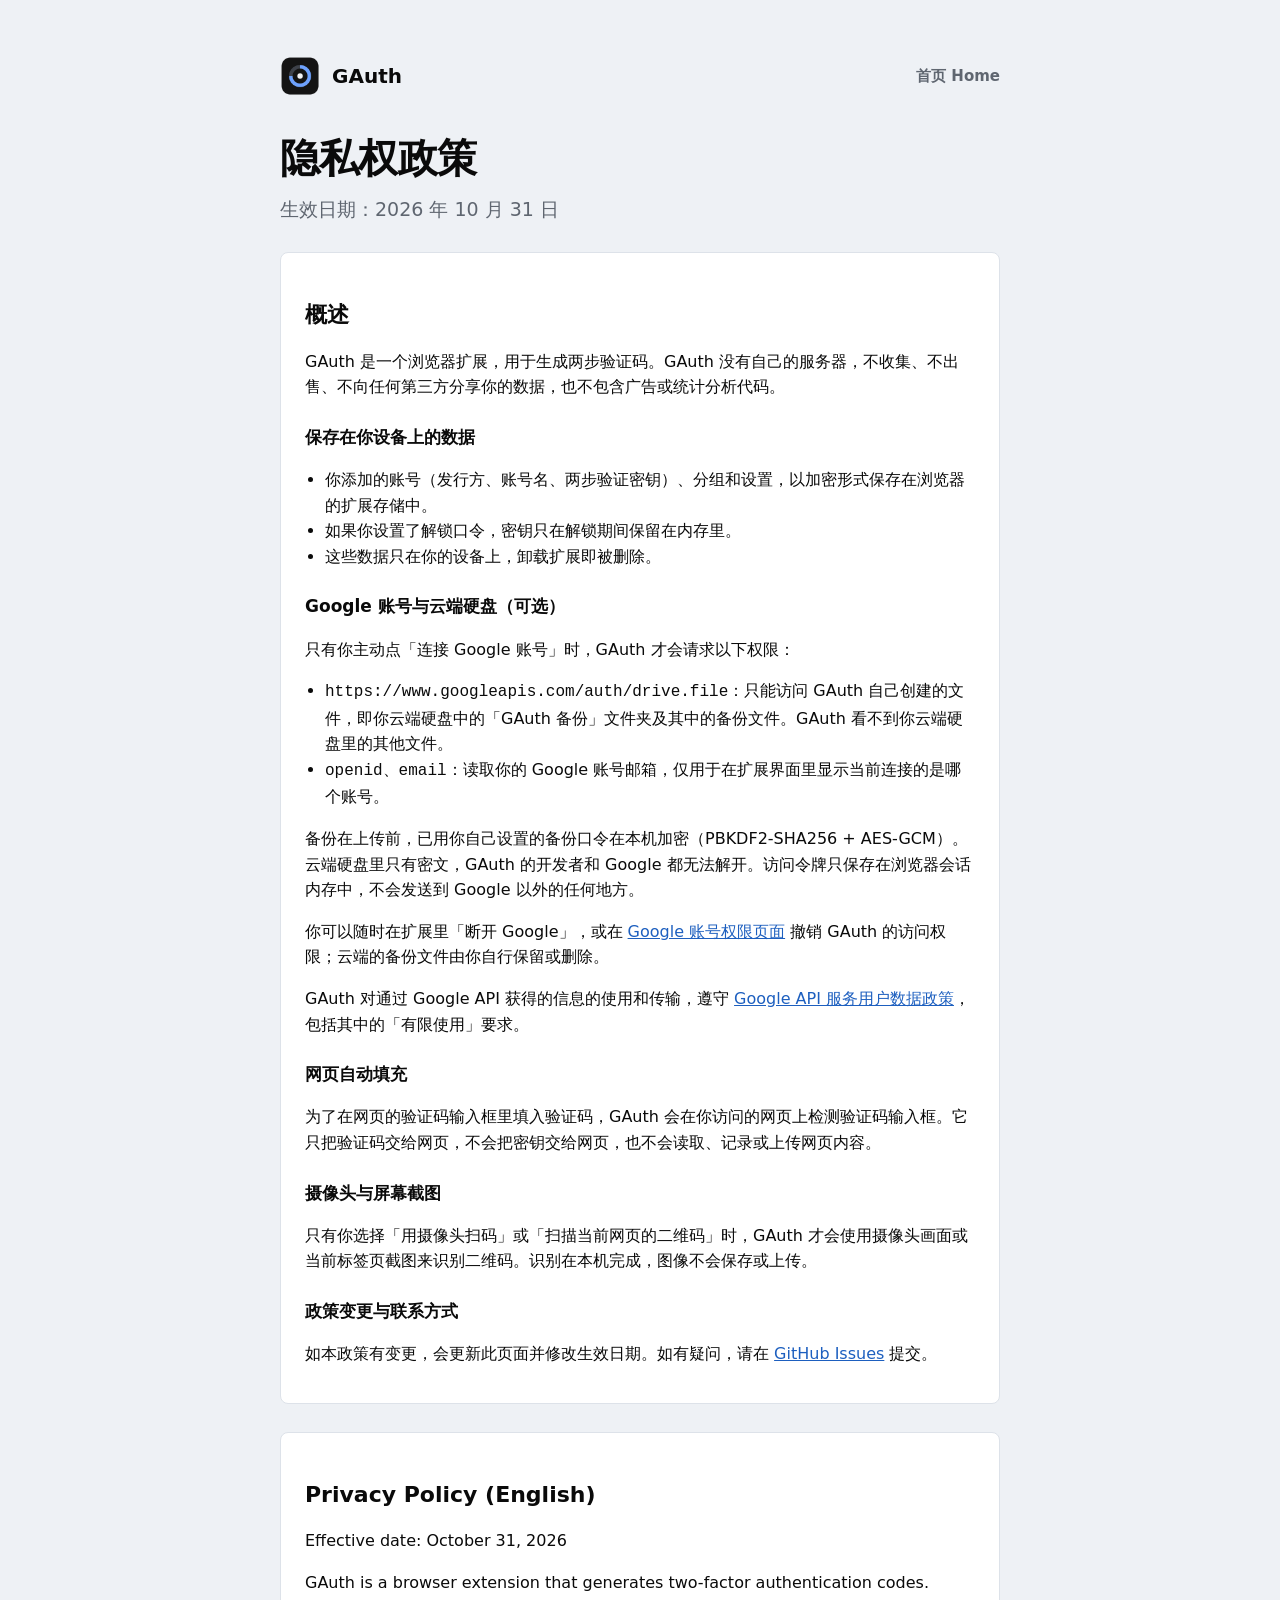
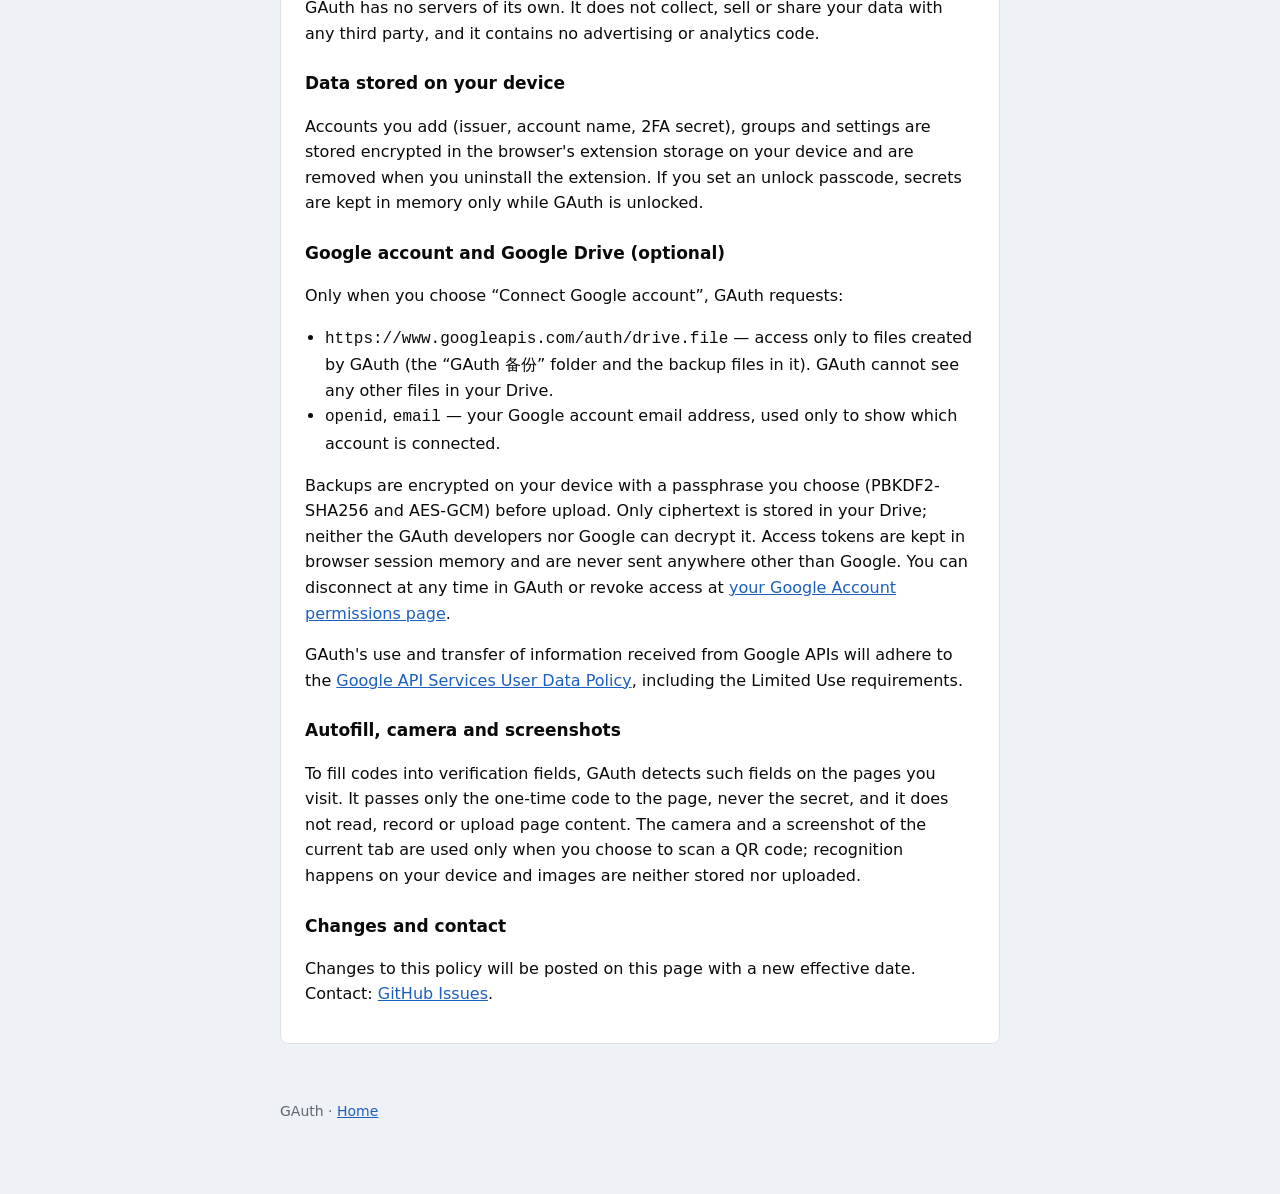
==== privacy.html @ 224d7278 "GAuth 首页与隐私权政策" ====
<!doctype html>
<html lang="zh-CN">
<head>
<meta charset="utf-8">
<meta name="viewport" content="width=device-width, initial-scale=1">
<title>隐私权政策 · GAuth</title>
<link rel="icon" href="logo.png">
<link rel="stylesheet" href="style.css">
</head>
<body>
<main>
  <header><img src="logo.png" alt=""><a href="./">GAuth</a><nav><a href="./">首页 Home</a></nav></header>

  <h1>隐私权政策</h1>
  <p class="lead">生效日期：2026 年 10 月 31 日</p>

  <section class="card">
    <h2>概述</h2>
    <p>GAuth 是一个浏览器扩展，用于生成两步验证码。GAuth 没有自己的服务器，不收集、不出售、不向任何第三方分享你的数据，也不包含广告或统计分析代码。</p>

    <h3>保存在你设备上的数据</h3>
    <ul>
      <li>你添加的账号（发行方、账号名、两步验证密钥）、分组和设置，以加密形式保存在浏览器的扩展存储中。</li>
      <li>如果你设置了解锁口令，密钥只在解锁期间保留在内存里。</li>
      <li>这些数据只在你的设备上，卸载扩展即被删除。</li>
    </ul>

    <h3>Google 账号与云端硬盘（可选）</h3>
    <p>只有你主动点「连接 Google 账号」时，GAuth 才会请求以下权限：</p>
    <ul>
      <li><code>https://www.googleapis.com/auth/drive.file</code>：只能访问 GAuth 自己创建的文件，即你云端硬盘中的「GAuth 备份」文件夹及其中的备份文件。GAuth 看不到你云端硬盘里的其他文件。</li>
      <li><code>openid</code>、<code>email</code>：读取你的 Google 账号邮箱，仅用于在扩展界面里显示当前连接的是哪个账号。</li>
    </ul>
    <p>备份在上传前，已用你自己设置的备份口令在本机加密（PBKDF2-SHA256 + AES-GCM）。云端硬盘里只有密文，GAuth 的开发者和 Google 都无法解开。访问令牌只保存在浏览器会话内存中，不会发送到 Google 以外的任何地方。</p>
    <p>你可以随时在扩展里「断开 Google」，或在 <a href="https://myaccount.google.com/permissions">Google 账号权限页面</a> 撤销 GAuth 的访问权限；云端的备份文件由你自行保留或删除。</p>
    <p>GAuth 对通过 Google API 获得的信息的使用和传输，遵守 <a href="https://developers.google.com/terms/api-services-user-data-policy">Google API 服务用户数据政策</a>，包括其中的「有限使用」要求。</p>

    <h3>网页自动填充</h3>
    <p>为了在网页的验证码输入框里填入验证码，GAuth 会在你访问的网页上检测验证码输入框。它只把验证码交给网页，不会把密钥交给网页，也不会读取、记录或上传网页内容。</p>

    <h3>摄像头与屏幕截图</h3>
    <p>只有你选择「用摄像头扫码」或「扫描当前网页的二维码」时，GAuth 才会使用摄像头画面或当前标签页截图来识别二维码。识别在本机完成，图像不会保存或上传。</p>

    <h3>政策变更与联系方式</h3>
    <p>如本政策有变更，会更新此页面并修改生效日期。如有疑问，请在 <a href="https://github.com/baowangxiangmu111-create/GAuth/issues">GitHub Issues</a> 提交。</p>
  </section>

  <section class="card" lang="en">
    <h2>Privacy Policy (English)</h2>
    <p>Effective date: October 31, 2026</p>
    <p>GAuth is a browser extension that generates two-factor authentication codes. GAuth has no servers of its own. It does not collect, sell or share your data with any third party, and it contains no advertising or analytics code.</p>
    <h3>Data stored on your device</h3>
    <p>Accounts you add (issuer, account name, 2FA secret), groups and settings are stored encrypted in the browser's extension storage on your device and are removed when you uninstall the extension. If you set an unlock passcode, secrets are kept in memory only while GAuth is unlocked.</p>
    <h3>Google account and Google Drive (optional)</h3>
    <p>Only when you choose “Connect Google account”, GAuth requests:</p>
    <ul>
      <li><code>https://www.googleapis.com/auth/drive.file</code> — access only to files created by GAuth (the “GAuth 备份” folder and the backup files in it). GAuth cannot see any other files in your Drive.</li>
      <li><code>openid</code>, <code>email</code> — your Google account email address, used only to show which account is connected.</li>
    </ul>
    <p>Backups are encrypted on your device with a passphrase you choose (PBKDF2-SHA256 and AES-GCM) before upload. Only ciphertext is stored in your Drive; neither the GAuth developers nor Google can decrypt it. Access tokens are kept in browser session memory and are never sent anywhere other than Google. You can disconnect at any time in GAuth or revoke access at <a href="https://myaccount.google.com/permissions">your Google Account permissions page</a>.</p>
    <p>GAuth's use and transfer of information received from Google APIs will adhere to the <a href="https://developers.google.com/terms/api-services-user-data-policy">Google API Services User Data Policy</a>, including the Limited Use requirements.</p>
    <h3>Autofill, camera and screenshots</h3>
    <p>To fill codes into verification fields, GAuth detects such fields on the pages you visit. It passes only the one-time code to the page, never the secret, and it does not read, record or upload page content. The camera and a screenshot of the current tab are used only when you choose to scan a QR code; recognition happens on your device and images are neither stored nor uploaded.</p>
    <h3>Changes and contact</h3>
    <p>Changes to this policy will be posted on this page with a new effective date. Contact: <a href="https://github.com/baowangxiangmu111-create/GAuth/issues">GitHub Issues</a>.</p>
  </section>

  <footer>GAuth · <a href="./">Home</a></footer>
</main>
</body>
</html>
---- style.css ----
:root{--ground:#eef1f5;--surface:#fff;--text:#0a0a0a;--muted:#5f6670;--border:#dde2e9;--hue:#1d5fbf;color-scheme:light}
@media (prefers-color-scheme:dark){:root{--ground:#0f1114;--surface:#171a1e;--text:#f2f3f5;--muted:#a1a7b0;--border:#262a31;--hue:#6ea2ff;color-scheme:dark}}
*{box-sizing:border-box}
body{margin:0;background:var(--ground);color:var(--text);font:400 16px/1.6 system-ui,-apple-system,"PingFang SC","Microsoft YaHei",sans-serif}
main{max-width:760px;margin:0 auto;padding:56px 20px 80px}
header{display:flex;align-items:center;gap:12px;margin-bottom:40px}
header img{width:40px;height:40px}
header a{color:inherit;text-decoration:none;font-weight:600;font-size:20px}
nav{margin-left:auto;display:flex;gap:18px}
nav a{color:var(--muted);text-decoration:none;font-size:15px}
nav a:hover,a{color:var(--hue)}
h1{font-size:40px;line-height:1.1;letter-spacing:-.02em;margin:0 0 14px}
h2{font-size:22px;margin:40px 0 10px}
h3{font-size:17px;margin:24px 0 6px}
p,li{max-width:68ch}
.lead{font-size:19px;color:var(--muted);margin:0 0 28px}
section.card{background:var(--surface);border:1px solid var(--border);border-radius:8px;padding:4px 24px 20px;margin-top:28px}
ul{padding-left:20px}
footer{margin-top:56px;color:var(--muted);font-size:14px}
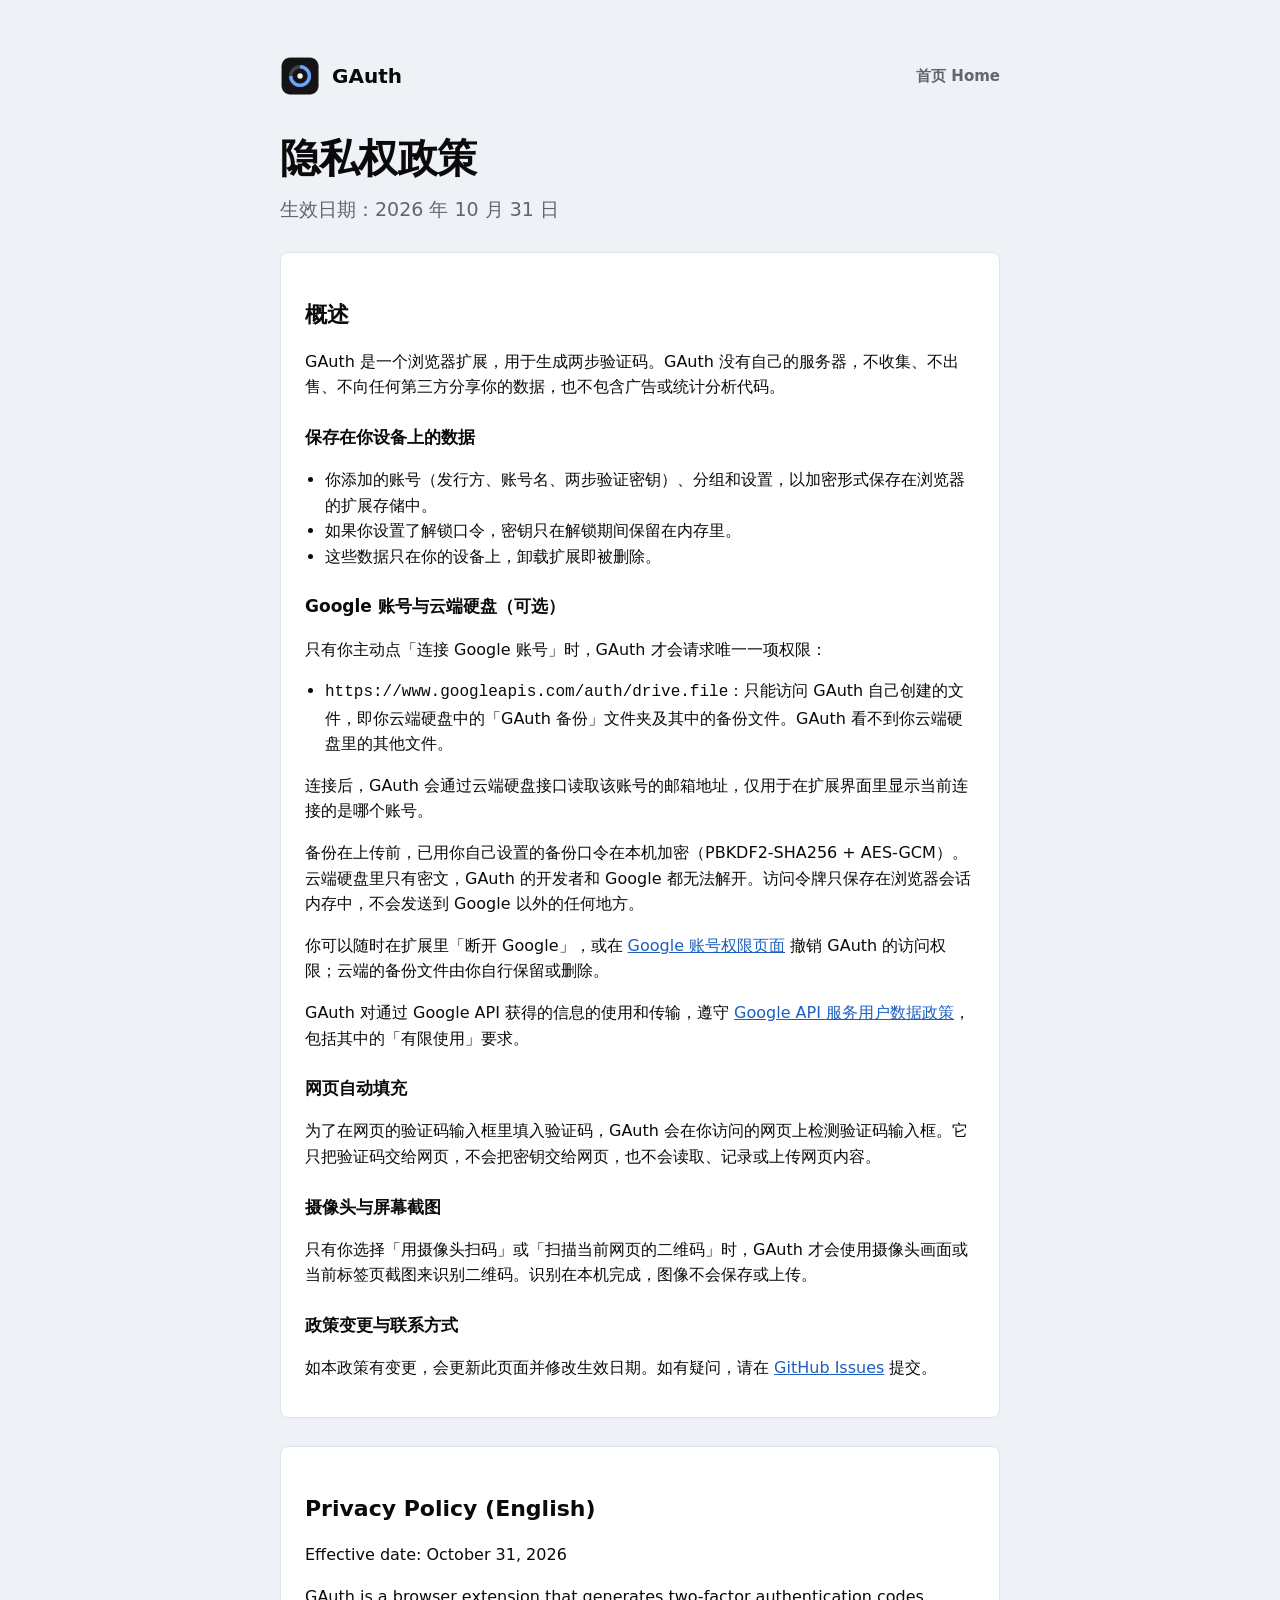
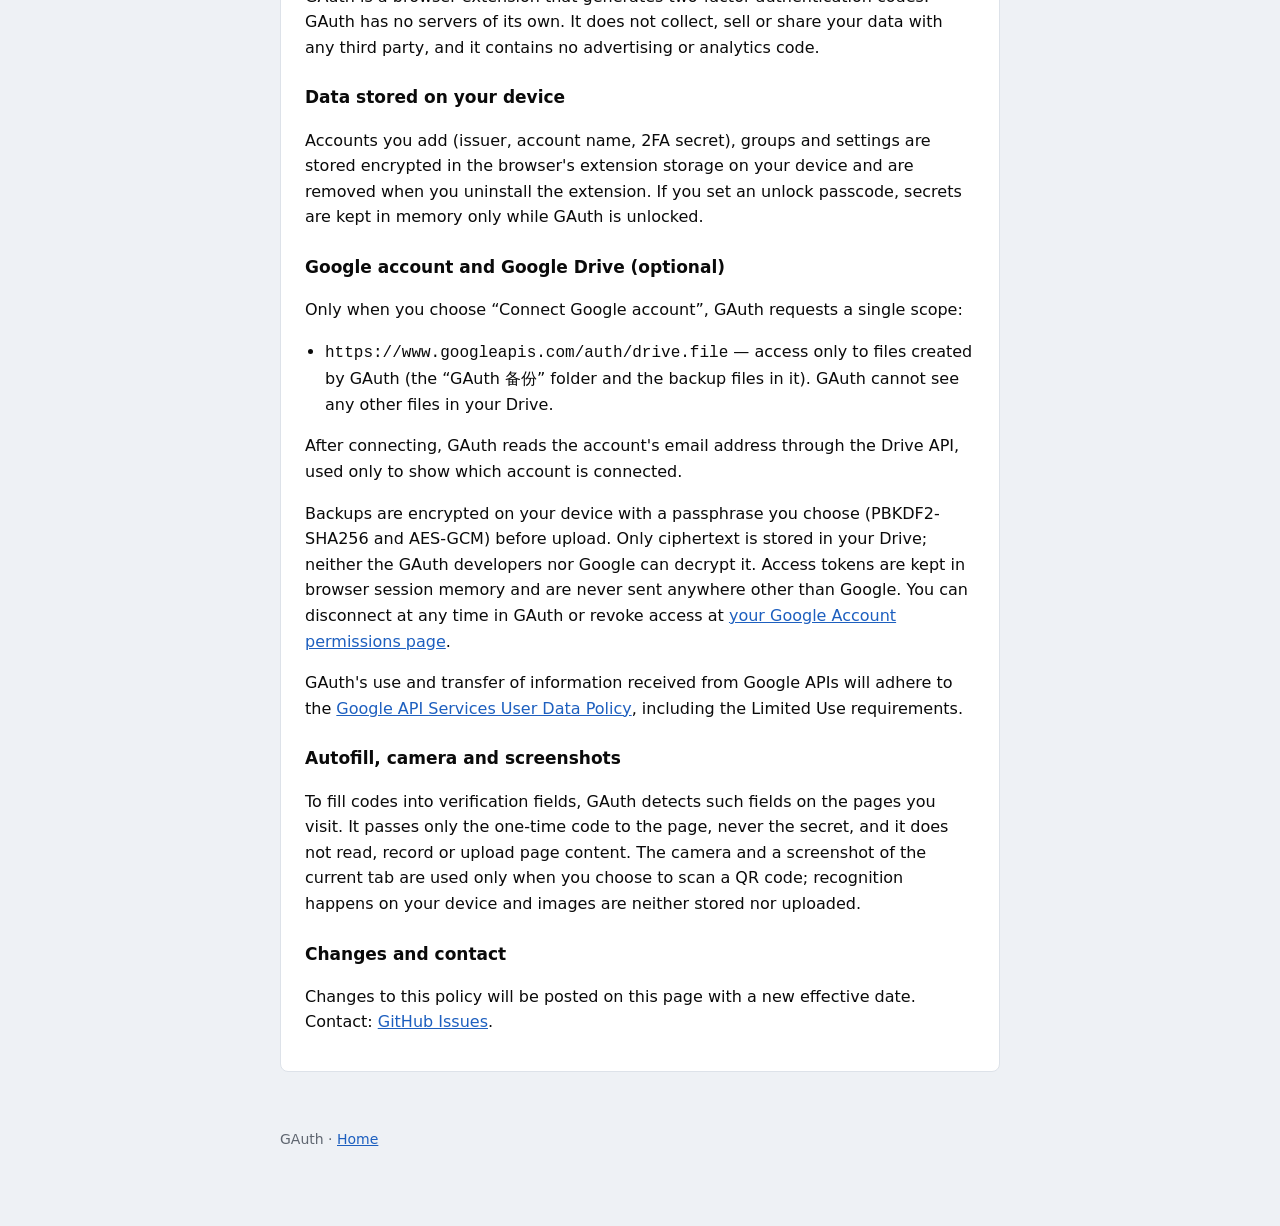
==== commit 74a03f22: "隐私权政策：只申请 drive.file 一项权限" ====
--- a/privacy.html
+++ b/privacy.html
@@ -26,11 +26,11 @@
     </ul>
 
     <h3>Google 账号与云端硬盘（可选）</h3>
-    <p>只有你主动点「连接 Google 账号」时，GAuth 才会请求以下权限：</p>
+    <p>只有你主动点「连接 Google 账号」时，GAuth 才会请求唯一一项权限：</p>
     <ul>
       <li><code>https://www.googleapis.com/auth/drive.file</code>：只能访问 GAuth 自己创建的文件，即你云端硬盘中的「GAuth 备份」文件夹及其中的备份文件。GAuth 看不到你云端硬盘里的其他文件。</li>
-      <li><code>openid</code>、<code>email</code>：读取你的 Google 账号邮箱，仅用于在扩展界面里显示当前连接的是哪个账号。</li>
     </ul>
+    <p>连接后，GAuth 会通过云端硬盘接口读取该账号的邮箱地址，仅用于在扩展界面里显示当前连接的是哪个账号。</p>
     <p>备份在上传前，已用你自己设置的备份口令在本机加密（PBKDF2-SHA256 + AES-GCM）。云端硬盘里只有密文，GAuth 的开发者和 Google 都无法解开。访问令牌只保存在浏览器会话内存中，不会发送到 Google 以外的任何地方。</p>
     <p>你可以随时在扩展里「断开 Google」，或在 <a href="https://myaccount.google.com/permissions">Google 账号权限页面</a> 撤销 GAuth 的访问权限；云端的备份文件由你自行保留或删除。</p>
     <p>GAuth 对通过 Google API 获得的信息的使用和传输，遵守 <a href="https://developers.google.com/terms/api-services-user-data-policy">Google API 服务用户数据政策</a>，包括其中的「有限使用」要求。</p>
@@ -52,11 +52,11 @@
     <h3>Data stored on your device</h3>
     <p>Accounts you add (issuer, account name, 2FA secret), groups and settings are stored encrypted in the browser's extension storage on your device and are removed when you uninstall the extension. If you set an unlock passcode, secrets are kept in memory only while GAuth is unlocked.</p>
     <h3>Google account and Google Drive (optional)</h3>
-    <p>Only when you choose “Connect Google account”, GAuth requests:</p>
+    <p>Only when you choose “Connect Google account”, GAuth requests a single scope:</p>
     <ul>
       <li><code>https://www.googleapis.com/auth/drive.file</code> — access only to files created by GAuth (the “GAuth 备份” folder and the backup files in it). GAuth cannot see any other files in your Drive.</li>
-      <li><code>openid</code>, <code>email</code> — your Google account email address, used only to show which account is connected.</li>
     </ul>
+    <p>After connecting, GAuth reads the account's email address through the Drive API, used only to show which account is connected.</p>
     <p>Backups are encrypted on your device with a passphrase you choose (PBKDF2-SHA256 and AES-GCM) before upload. Only ciphertext is stored in your Drive; neither the GAuth developers nor Google can decrypt it. Access tokens are kept in browser session memory and are never sent anywhere other than Google. You can disconnect at any time in GAuth or revoke access at <a href="https://myaccount.google.com/permissions">your Google Account permissions page</a>.</p>
     <p>GAuth's use and transfer of information received from Google APIs will adhere to the <a href="https://developers.google.com/terms/api-services-user-data-policy">Google API Services User Data Policy</a>, including the Limited Use requirements.</p>
     <h3>Autofill, camera and screenshots</h3>
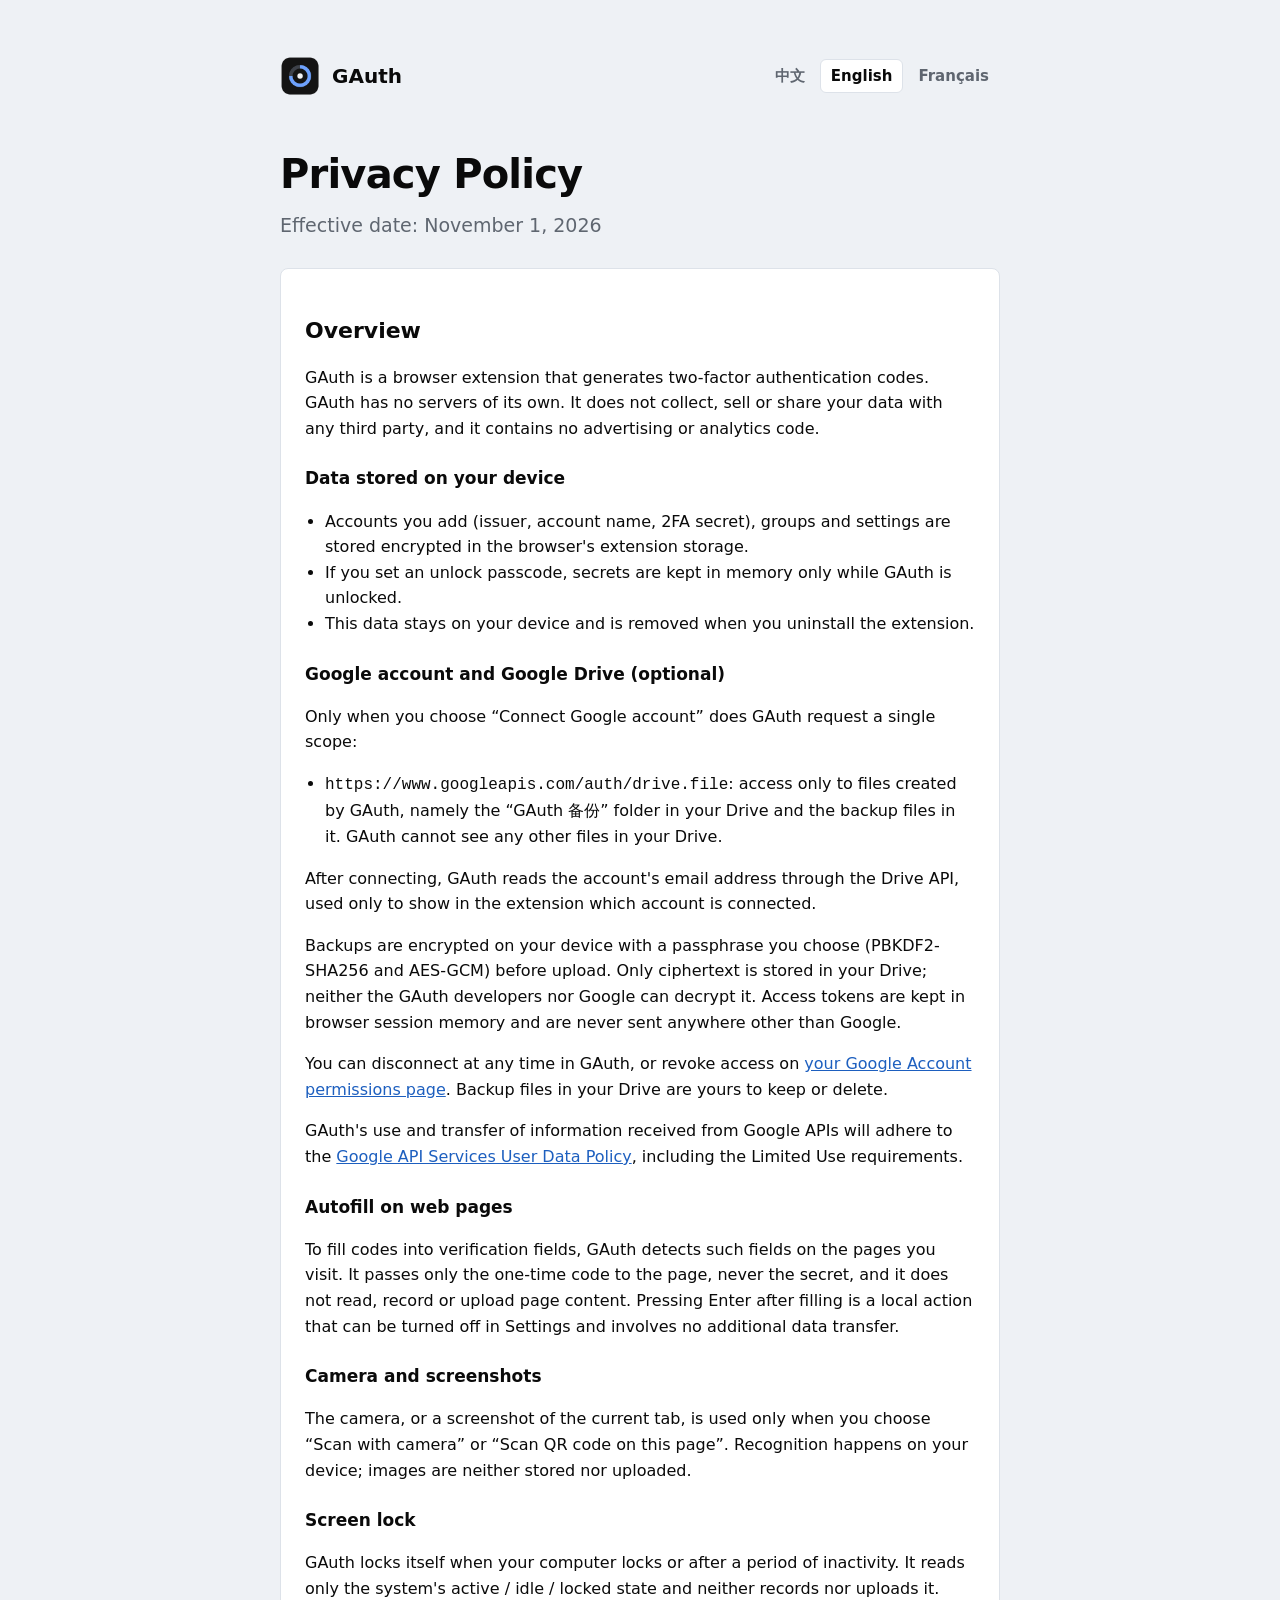
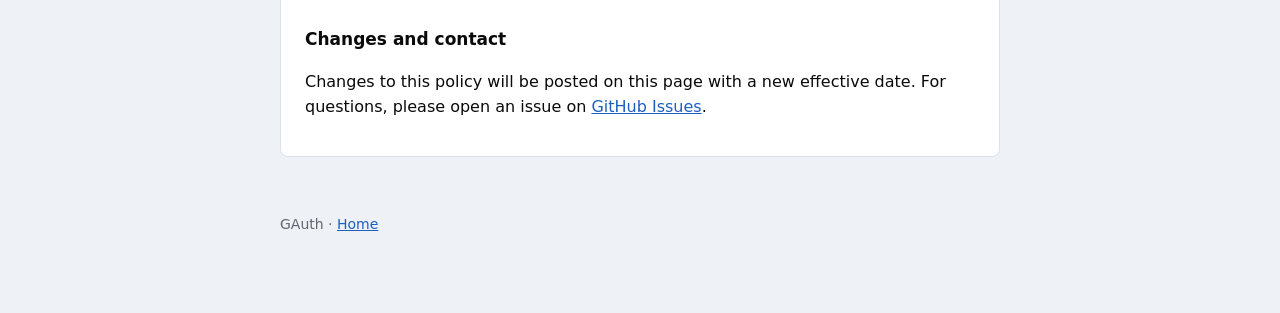
==== commit 1eb11fd6: "首页与隐私权政策：中文 / English / Français 三语，按浏览器语言自动显示，可切换 Co-Authored-By: Claude Opus 5.5 <noreply@anthropi" ====
--- a/privacy.html
+++ b/privacy.html
@@ -3,69 +3,141 @@
 <head>
 <meta charset="utf-8">
 <meta name="viewport" content="width=device-width, initial-scale=1">
-<title>隐私权政策 · GAuth</title>
+<title>隐私权政策 · Privacy Policy · Politique de confidentialité · GAuth</title>
+<meta name="description" content="GAuth privacy policy in Chinese, English and French.">
 <link rel="icon" href="logo.png">
 <link rel="stylesheet" href="style.css">
+<script src="lang.js" defer></script>
 </head>
 <body>
 <main>
-  <header><img src="logo.png" alt=""><a href="./">GAuth</a><nav><a href="./">首页 Home</a></nav></header>
+  <header>
+    <img src="logo.png" alt=""><a href="./" data-keep="./">GAuth</a>
+    <nav class="langs" aria-label="Language">
+      <a href="?lang=zh-CN" data-set="zh-CN" hreflang="zh-CN">中文</a>
+      <a href="?lang=en" data-set="en" hreflang="en">English</a>
+      <a href="?lang=fr" data-set="fr" hreflang="fr">Français</a>
+    </nav>
+  </header>
 
-  <h1>隐私权政策</h1>
-  <p class="lead">生效日期：2026 年 10 月 31 日</p>
+  <article data-lang="zh-CN" lang="zh-CN" data-title="隐私权政策 · GAuth">
+    <h1>隐私权政策</h1>
+    <p class="lead">生效日期：2026 年 11 月 1 日</p>
 
-  <section class="card">
-    <h2>概述</h2>
-    <p>GAuth 是一个浏览器扩展，用于生成两步验证码。GAuth 没有自己的服务器，不收集、不出售、不向任何第三方分享你的数据，也不包含广告或统计分析代码。</p>
+    <section class="card">
+      <h2>概述</h2>
+      <p>GAuth 是一个浏览器扩展，用于生成两步验证码。GAuth 没有自己的服务器，不收集、不出售、不向任何第三方分享你的数据，也不包含广告或统计分析代码。</p>
 
-    <h3>保存在你设备上的数据</h3>
-    <ul>
-      <li>你添加的账号（发行方、账号名、两步验证密钥）、分组和设置，以加密形式保存在浏览器的扩展存储中。</li>
-      <li>如果你设置了解锁口令，密钥只在解锁期间保留在内存里。</li>
-      <li>这些数据只在你的设备上，卸载扩展即被删除。</li>
-    </ul>
+      <h3>保存在你设备上的数据</h3>
+      <ul>
+        <li>你添加的账号（发行方、账号名、两步验证密钥）、分组和设置，以加密形式保存在浏览器的扩展存储中。</li>
+        <li>如果你设置了解锁口令，密钥只在解锁期间保留在内存里。</li>
+        <li>这些数据只在你的设备上，卸载扩展即被删除。</li>
+      </ul>
 
-    <h3>Google 账号与云端硬盘（可选）</h3>
-    <p>只有你主动点「连接 Google 账号」时，GAuth 才会请求唯一一项权限：</p>
-    <ul>
-      <li><code>https://www.googleapis.com/auth/drive.file</code>：只能访问 GAuth 自己创建的文件，即你云端硬盘中的「GAuth 备份」文件夹及其中的备份文件。GAuth 看不到你云端硬盘里的其他文件。</li>
-    </ul>
-    <p>连接后，GAuth 会通过云端硬盘接口读取该账号的邮箱地址，仅用于在扩展界面里显示当前连接的是哪个账号。</p>
-    <p>备份在上传前，已用你自己设置的备份口令在本机加密（PBKDF2-SHA256 + AES-GCM）。云端硬盘里只有密文，GAuth 的开发者和 Google 都无法解开。访问令牌只保存在浏览器会话内存中，不会发送到 Google 以外的任何地方。</p>
-    <p>你可以随时在扩展里「断开 Google」，或在 <a href="https://myaccount.google.com/permissions">Google 账号权限页面</a> 撤销 GAuth 的访问权限；云端的备份文件由你自行保留或删除。</p>
-    <p>GAuth 对通过 Google API 获得的信息的使用和传输，遵守 <a href="https://developers.google.com/terms/api-services-user-data-policy">Google API 服务用户数据政策</a>，包括其中的「有限使用」要求。</p>
+      <h3>Google 账号与云端硬盘（可选）</h3>
+      <p>只有你主动点「连接 Google 账号」时，GAuth 才会请求唯一一项权限：</p>
+      <ul>
+        <li><code>https://www.googleapis.com/auth/drive.file</code>：只能访问 GAuth 自己创建的文件，即你云端硬盘中的「GAuth 备份」文件夹及其中的备份文件。GAuth 看不到你云端硬盘里的其他文件。</li>
+      </ul>
+      <p>连接后，GAuth 会通过云端硬盘接口读取该账号的邮箱地址，仅用于在扩展界面里显示当前连接的是哪个账号。</p>
+      <p>备份在上传前，已用你自己设置的备份口令在本机加密（PBKDF2-SHA256 + AES-GCM）。云端硬盘里只有密文，GAuth 的开发者和 Google 都无法解开。访问令牌只保存在浏览器会话内存中，不会发送到 Google 以外的任何地方。</p>
+      <p>你可以随时在扩展里「断开 Google」，或在 <a href="https://myaccount.google.com/permissions">Google 账号权限页面</a> 撤销 GAuth 的访问权限；云端的备份文件由你自行保留或删除。</p>
+      <p>GAuth 对通过 Google API 获得的信息的使用和传输，遵守 <a href="https://developers.google.com/terms/api-services-user-data-policy">Google API 服务用户数据政策</a>，包括其中的「有限使用」要求。</p>
 
-    <h3>网页自动填充</h3>
-    <p>为了在网页的验证码输入框里填入验证码，GAuth 会在你访问的网页上检测验证码输入框。它只把验证码交给网页，不会把密钥交给网页，也不会读取、记录或上传网页内容。</p>
+      <h3>网页自动填充</h3>
+      <p>为了在网页的验证码输入框里填入验证码，GAuth 会在你访问的网页上检测验证码输入框。它只把验证码交给网页，不会把密钥交给网页，也不会读取、记录或上传网页内容。填入后按回车提交是可以在设置里关闭的本机操作，不会产生任何额外的数据传输。</p>
 
-    <h3>摄像头与屏幕截图</h3>
-    <p>只有你选择「用摄像头扫码」或「扫描当前网页的二维码」时，GAuth 才会使用摄像头画面或当前标签页截图来识别二维码。识别在本机完成，图像不会保存或上传。</p>
+      <h3>摄像头与屏幕截图</h3>
+      <p>只有你选择「用摄像头扫码」或「扫描当前网页的二维码」时，GAuth 才会使用摄像头画面或当前标签页截图来识别二维码。识别在本机完成，图像不会保存或上传。</p>
 
-    <h3>政策变更与联系方式</h3>
-    <p>如本政策有变更，会更新此页面并修改生效日期。如有疑问，请在 <a href="https://github.com/baowangxiangmu111-create/GAuth/issues">GitHub Issues</a> 提交。</p>
-  </section>
+      <h3>屏幕锁</h3>
+      <p>GAuth 会在电脑锁屏或长时间无操作时自动锁定自己。它只读取系统给出的「活动 / 空闲 / 已锁屏」状态，不记录也不上传这些信息。</p>
 
-  <section class="card" lang="en">
-    <h2>Privacy Policy (English)</h2>
-    <p>Effective date: October 31, 2026</p>
-    <p>GAuth is a browser extension that generates two-factor authentication codes. GAuth has no servers of its own. It does not collect, sell or share your data with any third party, and it contains no advertising or analytics code.</p>
-    <h3>Data stored on your device</h3>
-    <p>Accounts you add (issuer, account name, 2FA secret), groups and settings are stored encrypted in the browser's extension storage on your device and are removed when you uninstall the extension. If you set an unlock passcode, secrets are kept in memory only while GAuth is unlocked.</p>
-    <h3>Google account and Google Drive (optional)</h3>
-    <p>Only when you choose “Connect Google account”, GAuth requests a single scope:</p>
-    <ul>
-      <li><code>https://www.googleapis.com/auth/drive.file</code> — access only to files created by GAuth (the “GAuth 备份” folder and the backup files in it). GAuth cannot see any other files in your Drive.</li>
-    </ul>
-    <p>After connecting, GAuth reads the account's email address through the Drive API, used only to show which account is connected.</p>
-    <p>Backups are encrypted on your device with a passphrase you choose (PBKDF2-SHA256 and AES-GCM) before upload. Only ciphertext is stored in your Drive; neither the GAuth developers nor Google can decrypt it. Access tokens are kept in browser session memory and are never sent anywhere other than Google. You can disconnect at any time in GAuth or revoke access at <a href="https://myaccount.google.com/permissions">your Google Account permissions page</a>.</p>
-    <p>GAuth's use and transfer of information received from Google APIs will adhere to the <a href="https://developers.google.com/terms/api-services-user-data-policy">Google API Services User Data Policy</a>, including the Limited Use requirements.</p>
-    <h3>Autofill, camera and screenshots</h3>
-    <p>To fill codes into verification fields, GAuth detects such fields on the pages you visit. It passes only the one-time code to the page, never the secret, and it does not read, record or upload page content. The camera and a screenshot of the current tab are used only when you choose to scan a QR code; recognition happens on your device and images are neither stored nor uploaded.</p>
-    <h3>Changes and contact</h3>
-    <p>Changes to this policy will be posted on this page with a new effective date. Contact: <a href="https://github.com/baowangxiangmu111-create/GAuth/issues">GitHub Issues</a>.</p>
-  </section>
+      <h3>政策变更与联系方式</h3>
+      <p>如本政策有变更，会更新此页面并修改生效日期。如有疑问，请在 <a href="https://github.com/baowangxiangmu111-create/GAuth/issues">GitHub Issues</a> 提交。</p>
+    </section>
+  </article>
 
-  <footer>GAuth · <a href="./">Home</a></footer>
+  <article data-lang="en" lang="en" data-title="Privacy Policy · GAuth">
+    <h1>Privacy Policy</h1>
+    <p class="lead">Effective date: November 1, 2026</p>
+
+    <section class="card">
+      <h2>Overview</h2>
+      <p>GAuth is a browser extension that generates two-factor authentication codes. GAuth has no servers of its own. It does not collect, sell or share your data with any third party, and it contains no advertising or analytics code.</p>
+
+      <h3>Data stored on your device</h3>
+      <ul>
+        <li>Accounts you add (issuer, account name, 2FA secret), groups and settings are stored encrypted in the browser's extension storage.</li>
+        <li>If you set an unlock passcode, secrets are kept in memory only while GAuth is unlocked.</li>
+        <li>This data stays on your device and is removed when you uninstall the extension.</li>
+      </ul>
+
+      <h3>Google account and Google Drive (optional)</h3>
+      <p>Only when you choose “Connect Google account” does GAuth request a single scope:</p>
+      <ul>
+        <li><code>https://www.googleapis.com/auth/drive.file</code>: access only to files created by GAuth, namely the “GAuth 备份” folder in your Drive and the backup files in it. GAuth cannot see any other files in your Drive.</li>
+      </ul>
+      <p>After connecting, GAuth reads the account's email address through the Drive API, used only to show in the extension which account is connected.</p>
+      <p>Backups are encrypted on your device with a passphrase you choose (PBKDF2-SHA256 and AES-GCM) before upload. Only ciphertext is stored in your Drive; neither the GAuth developers nor Google can decrypt it. Access tokens are kept in browser session memory and are never sent anywhere other than Google.</p>
+      <p>You can disconnect at any time in GAuth, or revoke access on <a href="https://myaccount.google.com/permissions">your Google Account permissions page</a>. Backup files in your Drive are yours to keep or delete.</p>
+      <p>GAuth's use and transfer of information received from Google APIs will adhere to the <a href="https://developers.google.com/terms/api-services-user-data-policy">Google API Services User Data Policy</a>, including the Limited Use requirements.</p>
+
+      <h3>Autofill on web pages</h3>
+      <p>To fill codes into verification fields, GAuth detects such fields on the pages you visit. It passes only the one-time code to the page, never the secret, and it does not read, record or upload page content. Pressing Enter after filling is a local action that can be turned off in Settings and involves no additional data transfer.</p>
+
+      <h3>Camera and screenshots</h3>
+      <p>The camera, or a screenshot of the current tab, is used only when you choose “Scan with camera” or “Scan QR code on this page”. Recognition happens on your device; images are neither stored nor uploaded.</p>
+
+      <h3>Screen lock</h3>
+      <p>GAuth locks itself when your computer locks or after a period of inactivity. It reads only the system's active / idle / locked state and neither records nor uploads it.</p>
+
+      <h3>Changes and contact</h3>
+      <p>Changes to this policy will be posted on this page with a new effective date. For questions, please open an issue on <a href="https://github.com/baowangxiangmu111-create/GAuth/issues">GitHub Issues</a>.</p>
+    </section>
+  </article>
+
+  <article data-lang="fr" lang="fr" data-title="Politique de confidentialité · GAuth">
+    <h1>Politique de confidentialité</h1>
+    <p class="lead">Date d’entrée en vigueur : 1er novembre 2026</p>
+
+    <section class="card">
+      <h2>Présentation</h2>
+      <p>GAuth est une extension de navigateur qui génère des codes d’authentification à deux facteurs. GAuth n’a aucun serveur. Elle ne collecte pas vos données, ne les vend pas et ne les partage avec aucun tiers. Elle ne contient ni publicité ni code de mesure d’audience.</p>
+
+      <h3>Données stockées sur votre appareil</h3>
+      <ul>
+        <li>Les comptes que vous ajoutez (émetteur, nom du compte, clé secrète 2FA), les groupes et les réglages sont stockés chiffrés dans l’espace de stockage de l’extension.</li>
+        <li>Si vous définissez un code de déverrouillage, les clés secrètes ne restent en mémoire que tant que GAuth est déverrouillée.</li>
+        <li>Ces données restent sur votre appareil et sont supprimées lorsque vous désinstallez l’extension.</li>
+      </ul>
+
+      <h3>Compte Google et Google Drive (facultatif)</h3>
+      <p>Uniquement lorsque vous choisissez « Connecter un compte Google », GAuth demande une seule autorisation :</p>
+      <ul>
+        <li><code>https://www.googleapis.com/auth/drive.file</code> : accès aux seuls fichiers créés par GAuth, c’est-à-dire le dossier « GAuth 备份 » de votre Drive et les fichiers de sauvegarde qu’il contient. GAuth ne voit aucun autre fichier de votre Drive.</li>
+      </ul>
+      <p>Une fois connectée, GAuth lit l’adresse e-mail du compte via l’API Drive, uniquement pour afficher dans l’extension le compte connecté.</p>
+      <p>Les sauvegardes sont chiffrées sur votre appareil avec une phrase secrète que vous choisissez (PBKDF2-SHA256 et AES-GCM) avant l’envoi. Seul le texte chiffré est stocké dans votre Drive ; ni les développeurs de GAuth ni Google ne peuvent le déchiffrer. Les jetons d’accès restent dans la mémoire de session du navigateur et ne sont jamais envoyés ailleurs que chez Google.</p>
+      <p>Vous pouvez vous déconnecter à tout moment dans GAuth, ou révoquer l’accès depuis <a href="https://myaccount.google.com/permissions">la page des autorisations de votre compte Google</a>. Les fichiers de sauvegarde de votre Drive vous appartiennent : vous les conservez ou les supprimez.</p>
+      <p>L’utilisation et le transfert par GAuth des informations reçues des API Google respectent les <a href="https://developers.google.com/terms/api-services-user-data-policy">règles sur les données utilisateur des services d’API Google</a>, y compris les exigences d’utilisation limitée.</p>
+
+      <h3>Remplissage automatique sur les pages web</h3>
+      <p>Pour remplir les champs de code de vérification, GAuth détecte ces champs sur les pages que vous visitez. Elle ne transmet à la page que le code à usage unique, jamais la clé secrète, et ne lit, n’enregistre ni n’envoie le contenu des pages. L’appui sur Entrée après le remplissage est une action locale, désactivable dans les réglages, qui n’entraîne aucun transfert de données.</p>
+
+      <h3>Caméra et captures d’écran</h3>
+      <p>La caméra, ou une capture de l’onglet actif, n’est utilisée que lorsque vous choisissez « Scanner avec la caméra » ou « Scanner le code QR de la page ». La reconnaissance se fait sur votre appareil ; les images ne sont ni conservées ni envoyées.</p>
+
+      <h3>Verrouillage</h3>
+      <p>GAuth se verrouille lorsque votre ordinateur se verrouille ou après une période d’inactivité. Elle ne lit que l’état actif / inactif / verrouillé fourni par le système, sans l’enregistrer ni l’envoyer.</p>
+
+      <h3>Modifications et contact</h3>
+      <p>Toute modification de cette politique sera publiée sur cette page avec une nouvelle date d’entrée en vigueur. Pour toute question, ouvrez un ticket sur <a href="https://github.com/baowangxiangmu111-create/GAuth/issues">GitHub Issues</a>.</p>
+    </section>
+  </article>
+
+  <footer>GAuth · <a href="./" data-keep="./">Home</a></footer>
 </main>
 </body>
 </html>
--- a/style.css
+++ b/style.css
@@ -17,3 +17,10 @@
 section.card{background:var(--surface);border:1px solid var(--border);border-radius:8px;padding:4px 24px 20px;margin-top:28px}
 ul{padding-left:20px}
 footer{margin-top:56px;color:var(--muted);font-size:14px}
+nav.langs{gap:4px;flex-wrap:wrap}
+nav.langs a{padding:4px 10px;border-radius:6px;border:1px solid transparent}
+nav.langs a[aria-current]{color:var(--text);border-color:var(--border);background:var(--surface)}
+[hidden]{display:none!important}
+article+article{margin-top:56px}
+@media (max-width:520px){main{padding-top:32px}h1{font-size:30px}header{flex-wrap:wrap}nav.langs{margin-left:0;width:100%}}
+code{overflow-wrap:anywhere}
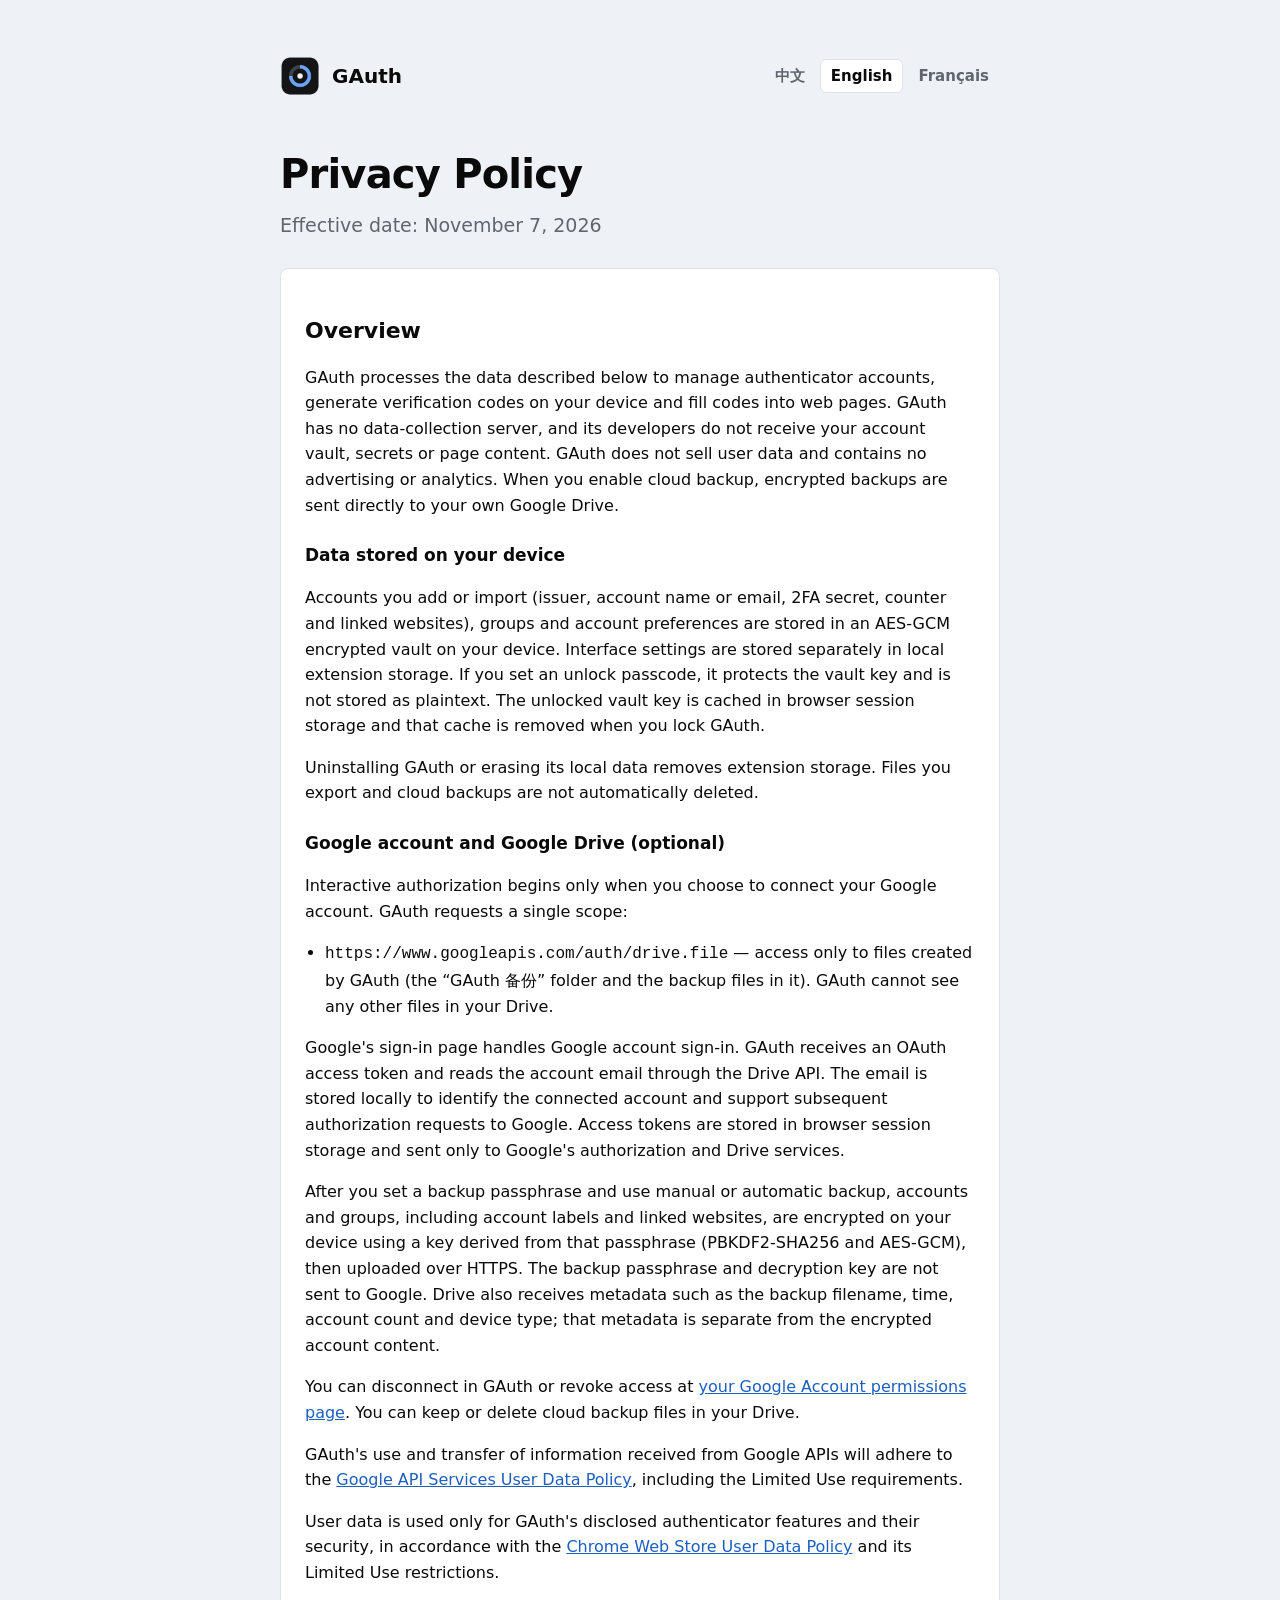
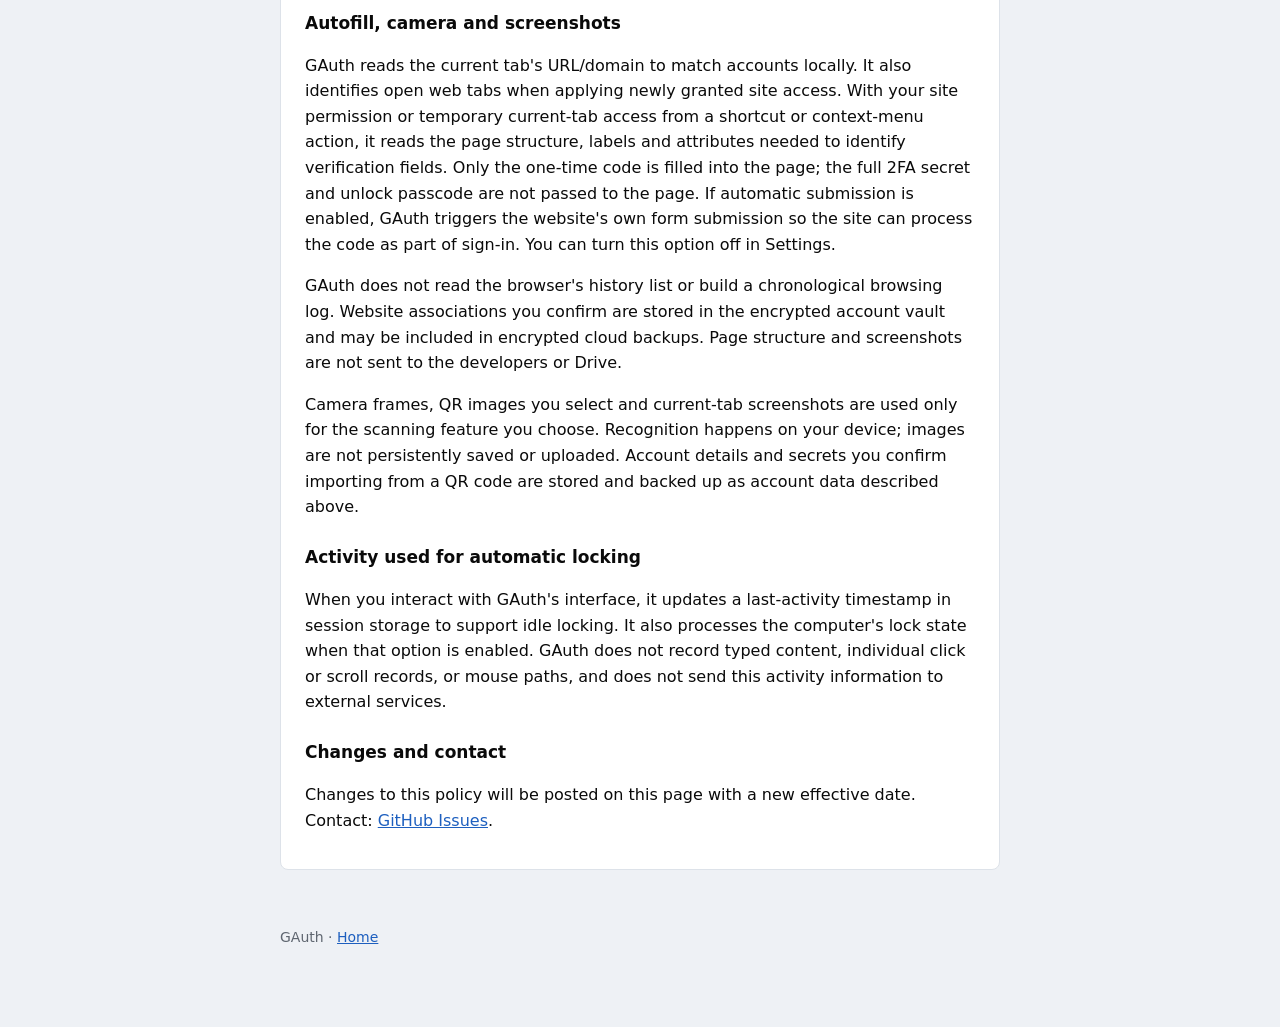
==== commit b5605673: "修正隐私政策的数据披露并同步中英法版本" ====
--- a/privacy.html
+++ b/privacy.html
@@ -22,37 +22,39 @@
 
   <article data-lang="zh-CN" lang="zh-CN" data-title="隐私权政策 · GAuth">
     <h1>隐私权政策</h1>
-    <p class="lead">生效日期：2026 年 11 月 1 日</p>
+    <p class="lead">生效日期：2026 年 11 月 7 日</p>
 
     <section class="card">
       <h2>概述</h2>
-      <p>GAuth 是一个浏览器扩展，用于生成两步验证码。GAuth 没有自己的服务器，不收集、不出售、不向任何第三方分享你的数据，也不包含广告或统计分析代码。</p>
+      <p>GAuth 是一个浏览器扩展，用于在本机管理两步验证账号、生成验证码并在网页上填入验证码。它会为这些功能处理下述数据。GAuth 没有自己的数据收集服务器，开发者不会收到你的账号库、密钥或网页内容；扩展不出售用户数据，不包含广告或统计分析代码。用户启用云端备份后，加密备份会直接发送到用户自己的 Google 云端硬盘。</p>
 
       <h3>保存在你设备上的数据</h3>
       <ul>
-        <li>你添加的账号（发行方、账号名、两步验证密钥）、分组和设置，以加密形式保存在浏览器的扩展存储中。</li>
-        <li>如果你设置了解锁口令，密钥只在解锁期间保留在内存里。</li>
-        <li>这些数据只在你的设备上，卸载扩展即被删除。</li>
+        <li>你添加或导入的账号（发行方、账号名或邮箱、两步验证密钥、计数器、关联网站）、分组及账号偏好，以 AES-GCM 加密形式保存在本机账号库中。扩展界面设置单独保存在本机扩展存储中。</li>
+        <li>如果设置了解锁口令，口令用于保护库密钥，不以明文保存。解锁后的库密钥保存在浏览器会话存储中，锁定时移除该缓存。</li>
+        <li>卸载扩展或在扩展中清空数据，会删除本机扩展存储；你自行导出的文件及云端备份不会因此自动删除。</li>
       </ul>
 
       <h3>Google 账号与云端硬盘（可选）</h3>
-      <p>只有你主动点「连接 Google 账号」时，GAuth 才会请求唯一一项权限：</p>
+      <p>只有你主动选择连接 Google 账号时，GAuth 才会开始交互式授权。授权范围只有：</p>
       <ul>
         <li><code>https://www.googleapis.com/auth/drive.file</code>：只能访问 GAuth 自己创建的文件，即你云端硬盘中的「GAuth 备份」文件夹及其中的备份文件。GAuth 看不到你云端硬盘里的其他文件。</li>
       </ul>
-      <p>连接后，GAuth 会通过云端硬盘接口读取该账号的邮箱地址，仅用于在扩展界面里显示当前连接的是哪个账号。</p>
-      <p>备份在上传前，已用你自己设置的备份口令在本机加密（PBKDF2-SHA256 + AES-GCM）。云端硬盘里只有密文，GAuth 的开发者和 Google 都无法解开。访问令牌只保存在浏览器会话内存中，不会发送到 Google 以外的任何地方。</p>
+      <p>Google 登录页面处理 Google 账号登录。GAuth 获得 OAuth 访问令牌，并通过云端硬盘接口读取账号邮箱。邮箱保存在本机，用于显示当前连接账号及后续向 Google 发起授权请求；访问令牌保存在浏览器会话存储中，仅发送给 Google 授权与云盘服务。</p>
+      <p>你设置备份口令并使用手动或自动备份后，账号及分组（包括账号标签和关联网站）会先在本机用备份口令派生的密钥加密（PBKDF2-SHA256 + AES-GCM），再通过 HTTPS 上传。GAuth 不会把备份口令或解密密钥发送给 Google。云盘服务还会接收备份文件名、时间、账号数量及设备类型等元数据；这些元数据不属于加密的账号内容。</p>
       <p>你可以随时在扩展里「断开 Google」，或在 <a href="https://myaccount.google.com/permissions">Google 账号权限页面</a> 撤销 GAuth 的访问权限；云端的备份文件由你自行保留或删除。</p>
       <p>GAuth 对通过 Google API 获得的信息的使用和传输，遵守 <a href="https://developers.google.com/terms/api-services-user-data-policy">Google API 服务用户数据政策</a>，包括其中的「有限使用」要求。</p>
+      <p>GAuth 仅为已披露的验证器功能及其安全保护使用用户数据，遵守 <a href="https://developer.chrome.com/docs/webstore/program-policies/user-data-faq">Chrome 网上应用店用户数据政策</a>及其有限使用要求。</p>
 
       <h3>网页自动填充</h3>
-      <p>为了在网页的验证码输入框里填入验证码，GAuth 会在你访问的网页上检测验证码输入框。它只把验证码交给网页，不会把密钥交给网页，也不会读取、记录或上传网页内容。填入后按回车提交是可以在设置里关闭的本机操作，不会产生任何额外的数据传输。</p>
+      <p>GAuth 读取当前标签页的 URL/域名，在本机匹配账号；在应用新授予的网站权限时，也会识别已打开的网页标签页以加载对应功能。在你授予网站访问权限或通过快捷键、右键菜单提供当前页临时访问权限后，会读取页面中识别验证码输入框所需的结构、标签和属性。它只把一次性验证码填入网页，不把完整两步验证密钥或解锁口令交给网页。若启用填入后自动提交，GAuth 会触发网站自身的表单提交，由该网站按其登录流程处理验证码；此选项可在设置关闭。</p>
+      <p>扩展不会读取浏览器的历史记录列表，也不会建立按时间排列的浏览记录。你确认的账号与网站关联会保存在加密账号库中，并可随账号进入加密云端备份。页面结构及截图不发送给开发者或云盘。</p>
+
+      <h3>自动锁定所用的活动信息</h3>
+      <p>为按无操作时间自动锁定，GAuth 会在你操作扩展界面时更新会话存储中的最后活动时间，并在启用相应设置时处理电脑锁屏状态。它不记录按键内容、逐次点击、滚动记录或鼠标轨迹，也不把这些活动信息发送给外部服务。</p>
 
       <h3>摄像头与屏幕截图</h3>
-      <p>只有你选择「用摄像头扫码」或「扫描当前网页的二维码」时，GAuth 才会使用摄像头画面或当前标签页截图来识别二维码。识别在本机完成，图像不会保存或上传。</p>
-
-      <h3>屏幕锁</h3>
-      <p>GAuth 会在电脑锁屏或长时间无操作时自动锁定自己。它只读取系统给出的「活动 / 空闲 / 已锁屏」状态，不记录也不上传这些信息。</p>
+      <p>只有你选择对应扫码功能时，GAuth 才会使用摄像头画面、你选择的二维码图片或当前标签页截图来识别二维码。识别在本机完成，图像不会持久保存或上传。识别出的账号和密钥经你确认导入后，按本政策所述的账号数据方式存储和备份。</p>
 
       <h3>政策变更与联系方式</h3>
       <p>如本政策有变更，会更新此页面并修改生效日期。如有疑问，请在 <a href="https://github.com/baowangxiangmu111-create/GAuth/issues">GitHub Issues</a> 提交。</p>
@@ -61,76 +63,70 @@
 
   <article data-lang="en" lang="en" data-title="Privacy Policy · GAuth">
     <h1>Privacy Policy</h1>
-    <p class="lead">Effective date: November 1, 2026</p>
+    <p class="lead">Effective date: November 7, 2026</p>
 
     <section class="card">
       <h2>Overview</h2>
-      <p>GAuth is a browser extension that generates two-factor authentication codes. GAuth has no servers of its own. It does not collect, sell or share your data with any third party, and it contains no advertising or analytics code.</p>
-
+      <p>GAuth processes the data described below to manage authenticator accounts, generate verification codes on your device and fill codes into web pages. GAuth has no data-collection server, and its developers do not receive your account vault, secrets or page content. GAuth does not sell user data and contains no advertising or analytics. When you enable cloud backup, encrypted backups are sent directly to your own Google Drive.</p>
       <h3>Data stored on your device</h3>
+      <p>Accounts you add or import (issuer, account name or email, 2FA secret, counter and linked websites), groups and account preferences are stored in an AES-GCM encrypted vault on your device. Interface settings are stored separately in local extension storage. If you set an unlock passcode, it protects the vault key and is not stored as plaintext. The unlocked vault key is cached in browser session storage and that cache is removed when you lock GAuth.</p>
+      <p>Uninstalling GAuth or erasing its local data removes extension storage. Files you export and cloud backups are not automatically deleted.</p>
+      <h3>Google account and Google Drive (optional)</h3>
+      <p>Interactive authorization begins only when you choose to connect your Google account. GAuth requests a single scope:</p>
       <ul>
-        <li>Accounts you add (issuer, account name, 2FA secret), groups and settings are stored encrypted in the browser's extension storage.</li>
-        <li>If you set an unlock passcode, secrets are kept in memory only while GAuth is unlocked.</li>
-        <li>This data stays on your device and is removed when you uninstall the extension.</li>
+        <li><code>https://www.googleapis.com/auth/drive.file</code> — access only to files created by GAuth (the “GAuth 备份” folder and the backup files in it). GAuth cannot see any other files in your Drive.</li>
       </ul>
-
-      <h3>Google account and Google Drive (optional)</h3>
-      <p>Only when you choose “Connect Google account” does GAuth request a single scope:</p>
-      <ul>
-        <li><code>https://www.googleapis.com/auth/drive.file</code>: access only to files created by GAuth, namely the “GAuth 备份” folder in your Drive and the backup files in it. GAuth cannot see any other files in your Drive.</li>
-      </ul>
-      <p>After connecting, GAuth reads the account's email address through the Drive API, used only to show in the extension which account is connected.</p>
-      <p>Backups are encrypted on your device with a passphrase you choose (PBKDF2-SHA256 and AES-GCM) before upload. Only ciphertext is stored in your Drive; neither the GAuth developers nor Google can decrypt it. Access tokens are kept in browser session memory and are never sent anywhere other than Google.</p>
-      <p>You can disconnect at any time in GAuth, or revoke access on <a href="https://myaccount.google.com/permissions">your Google Account permissions page</a>. Backup files in your Drive are yours to keep or delete.</p>
+      <p>Google's sign-in page handles Google account sign-in. GAuth receives an OAuth access token and reads the account email through the Drive API. The email is stored locally to identify the connected account and support subsequent authorization requests to Google. Access tokens are stored in browser session storage and sent only to Google's authorization and Drive services.</p>
+      <p>After you set a backup passphrase and use manual or automatic backup, accounts and groups, including account labels and linked websites, are encrypted on your device using a key derived from that passphrase (PBKDF2-SHA256 and AES-GCM), then uploaded over HTTPS. The backup passphrase and decryption key are not sent to Google. Drive also receives metadata such as the backup filename, time, account count and device type; that metadata is separate from the encrypted account content.</p>
+      <p>You can disconnect in GAuth or revoke access at <a href="https://myaccount.google.com/permissions">your Google Account permissions page</a>. You can keep or delete cloud backup files in your Drive.</p>
       <p>GAuth's use and transfer of information received from Google APIs will adhere to the <a href="https://developers.google.com/terms/api-services-user-data-policy">Google API Services User Data Policy</a>, including the Limited Use requirements.</p>
-
-      <h3>Autofill on web pages</h3>
-      <p>To fill codes into verification fields, GAuth detects such fields on the pages you visit. It passes only the one-time code to the page, never the secret, and it does not read, record or upload page content. Pressing Enter after filling is a local action that can be turned off in Settings and involves no additional data transfer.</p>
-
-      <h3>Camera and screenshots</h3>
-      <p>The camera, or a screenshot of the current tab, is used only when you choose “Scan with camera” or “Scan QR code on this page”. Recognition happens on your device; images are neither stored nor uploaded.</p>
-
-      <h3>Screen lock</h3>
-      <p>GAuth locks itself when your computer locks or after a period of inactivity. It reads only the system's active / idle / locked state and neither records nor uploads it.</p>
-
+      <p>User data is used only for GAuth's disclosed authenticator features and their security, in accordance with the <a href="https://developer.chrome.com/docs/webstore/program-policies/user-data-faq">Chrome Web Store User Data Policy</a> and its Limited Use restrictions.</p>
+      <h3>Autofill, camera and screenshots</h3>
+      <p>GAuth reads the current tab's URL/domain to match accounts locally. It also identifies open web tabs when applying newly granted site access. With your site permission or temporary current-tab access from a shortcut or context-menu action, it reads the page structure, labels and attributes needed to identify verification fields. Only the one-time code is filled into the page; the full 2FA secret and unlock passcode are not passed to the page. If automatic submission is enabled, GAuth triggers the website's own form submission so the site can process the code as part of sign-in. You can turn this option off in Settings.</p>
+      <p>GAuth does not read the browser's history list or build a chronological browsing log. Website associations you confirm are stored in the encrypted account vault and may be included in encrypted cloud backups. Page structure and screenshots are not sent to the developers or Drive.</p>
+      <p>Camera frames, QR images you select and current-tab screenshots are used only for the scanning feature you choose. Recognition happens on your device; images are not persistently saved or uploaded. Account details and secrets you confirm importing from a QR code are stored and backed up as account data described above.</p>
+      <h3>Activity used for automatic locking</h3>
+      <p>When you interact with GAuth's interface, it updates a last-activity timestamp in session storage to support idle locking. It also processes the computer's lock state when that option is enabled. GAuth does not record typed content, individual click or scroll records, or mouse paths, and does not send this activity information to external services.</p>
       <h3>Changes and contact</h3>
-      <p>Changes to this policy will be posted on this page with a new effective date. For questions, please open an issue on <a href="https://github.com/baowangxiangmu111-create/GAuth/issues">GitHub Issues</a>.</p>
+      <p>Changes to this policy will be posted on this page with a new effective date. Contact: <a href="https://github.com/baowangxiangmu111-create/GAuth/issues">GitHub Issues</a>.</p>
     </section>
   </article>
 
   <article data-lang="fr" lang="fr" data-title="Politique de confidentialité · GAuth">
     <h1>Politique de confidentialité</h1>
-    <p class="lead">Date d’entrée en vigueur : 1er novembre 2026</p>
+    <p class="lead">Date d’entrée en vigueur : 7 novembre 2026</p>
 
     <section class="card">
       <h2>Présentation</h2>
-      <p>GAuth est une extension de navigateur qui génère des codes d’authentification à deux facteurs. GAuth n’a aucun serveur. Elle ne collecte pas vos données, ne les vend pas et ne les partage avec aucun tiers. Elle ne contient ni publicité ni code de mesure d’audience.</p>
+      <p>GAuth traite les données décrites ci-dessous pour gérer vos comptes d’authentification, générer des codes sur votre appareil et les saisir sur les pages web. GAuth ne dispose d’aucun serveur de collecte de données, et ses développeurs ne reçoivent ni votre coffre de comptes, ni vos clés secrètes, ni le contenu des pages. GAuth ne vend pas vos données et ne contient ni publicité ni outils d’analyse d’utilisation. Lorsque vous activez la sauvegarde dans le cloud, les sauvegardes chiffrées sont envoyées directement vers votre propre Google Drive.</p>
 
       <h3>Données stockées sur votre appareil</h3>
       <ul>
-        <li>Les comptes que vous ajoutez (émetteur, nom du compte, clé secrète 2FA), les groupes et les réglages sont stockés chiffrés dans l’espace de stockage de l’extension.</li>
-        <li>Si vous définissez un code de déverrouillage, les clés secrètes ne restent en mémoire que tant que GAuth est déverrouillée.</li>
-        <li>Ces données restent sur votre appareil et sont supprimées lorsque vous désinstallez l’extension.</li>
+        <li>Les comptes que vous ajoutez ou importez (émetteur, nom du compte ou adresse e-mail, clé secrète 2FA, compteur et sites associés), les groupes et les préférences des comptes sont stockés dans un coffre chiffré avec AES-GCM sur votre appareil. Les réglages de l’interface sont stockés séparément dans le stockage local de l’extension.</li>
+        <li>Si vous définissez un code de déverrouillage, il protège la clé du coffre et n’est pas stocké en clair. La clé du coffre déverrouillé est mise en cache dans le stockage de session du navigateur ; ce cache est supprimé lorsque vous verrouillez GAuth.</li>
+        <li>La désinstallation de GAuth ou l’effacement de ses données locales supprime le stockage de l’extension. Les fichiers que vous exportez et les sauvegardes dans le cloud ne sont pas supprimés automatiquement.</li>
       </ul>
 
       <h3>Compte Google et Google Drive (facultatif)</h3>
-      <p>Uniquement lorsque vous choisissez « Connecter un compte Google », GAuth demande une seule autorisation :</p>
+      <p>L’autorisation interactive ne commence que lorsque vous choisissez de connecter votre compte Google. GAuth demande une seule autorisation :</p>
       <ul>
         <li><code>https://www.googleapis.com/auth/drive.file</code> : accès aux seuls fichiers créés par GAuth, c’est-à-dire le dossier « GAuth 备份 » de votre Drive et les fichiers de sauvegarde qu’il contient. GAuth ne voit aucun autre fichier de votre Drive.</li>
       </ul>
-      <p>Une fois connectée, GAuth lit l’adresse e-mail du compte via l’API Drive, uniquement pour afficher dans l’extension le compte connecté.</p>
-      <p>Les sauvegardes sont chiffrées sur votre appareil avec une phrase secrète que vous choisissez (PBKDF2-SHA256 et AES-GCM) avant l’envoi. Seul le texte chiffré est stocké dans votre Drive ; ni les développeurs de GAuth ni Google ne peuvent le déchiffrer. Les jetons d’accès restent dans la mémoire de session du navigateur et ne sont jamais envoyés ailleurs que chez Google.</p>
-      <p>Vous pouvez vous déconnecter à tout moment dans GAuth, ou révoquer l’accès depuis <a href="https://myaccount.google.com/permissions">la page des autorisations de votre compte Google</a>. Les fichiers de sauvegarde de votre Drive vous appartiennent : vous les conservez ou les supprimez.</p>
+      <p>La page de connexion de Google gère la connexion au compte Google. GAuth reçoit un jeton d’accès OAuth et lit l’adresse e-mail du compte via l’API Drive. Cette adresse est stockée localement pour identifier le compte connecté et faciliter les demandes d’autorisation ultérieures auprès de Google. Les jetons d’accès sont conservés dans le stockage de session du navigateur et ne sont envoyés qu’aux services d’autorisation et de stockage Drive de Google.</p>
+      <p>Après la définition d’une phrase secrète de sauvegarde, les sauvegardes manuelles ou automatiques chiffrent sur votre appareil les comptes et les groupes, y compris leurs libellés et sites associés, avec une clé dérivée de cette phrase secrète (PBKDF2-SHA256 et AES-GCM), puis les envoient par HTTPS. La phrase secrète de sauvegarde et la clé de déchiffrement ne sont pas envoyées à Google. Drive reçoit aussi des métadonnées, notamment le nom du fichier, la date, le nombre de comptes et le type d’appareil ; ces métadonnées sont distinctes du contenu chiffré des comptes.</p>
+      <p>Vous pouvez vous déconnecter dans GAuth ou révoquer l’accès depuis <a href="https://myaccount.google.com/permissions">la page des autorisations de votre compte Google</a>. Vous pouvez conserver ou supprimer les fichiers de sauvegarde dans votre Drive.</p>
       <p>L’utilisation et le transfert par GAuth des informations reçues des API Google respectent les <a href="https://developers.google.com/terms/api-services-user-data-policy">règles sur les données utilisateur des services d’API Google</a>, y compris les exigences d’utilisation limitée.</p>
+      <p>Les données ne sont utilisées que pour les fonctions d’authentification déclarées de GAuth et leur sécurité, conformément aux <a href="https://developer.chrome.com/docs/webstore/program-policies/user-data-faq">règles relatives aux données utilisateur du Chrome Web Store</a> et à leurs restrictions d’utilisation limitée.</p>
 
       <h3>Remplissage automatique sur les pages web</h3>
-      <p>Pour remplir les champs de code de vérification, GAuth détecte ces champs sur les pages que vous visitez. Elle ne transmet à la page que le code à usage unique, jamais la clé secrète, et ne lit, n’enregistre ni n’envoie le contenu des pages. L’appui sur Entrée après le remplissage est une action locale, désactivable dans les réglages, qui n’entraîne aucun transfert de données.</p>
+      <p>GAuth lit l’URL ou le domaine de l’onglet actif pour rechercher les comptes correspondants localement. Elle identifie aussi les onglets web déjà ouverts lors de l’application d’une nouvelle autorisation d’accès aux sites. Avec votre autorisation d’accès au site, ou un accès temporaire à l’onglet obtenu par un raccourci ou le menu contextuel, elle lit la structure, les libellés et les attributs nécessaires pour reconnaître les champs de vérification. Seul le code à usage unique est saisi sur la page ; la clé secrète 2FA complète et le code de déverrouillage ne sont pas transmis à la page. Si l’envoi automatique est activé, GAuth déclenche l’envoi du formulaire du site, qui traite le code dans le cadre de la connexion. Cette option peut être désactivée dans les réglages.</p>
+      <p>GAuth ne lit pas la liste d’historique du navigateur et ne crée pas de journal chronologique de navigation. Les associations entre comptes et sites que vous confirmez sont enregistrées dans le coffre chiffré et peuvent faire partie des sauvegardes chiffrées dans le cloud. La structure des pages et les captures d’écran ne sont envoyées ni aux développeurs ni à Drive.</p>
+
+      <h3>Activité utilisée pour le verrouillage automatique</h3>
+      <p>Lorsque vous utilisez l’interface de GAuth, l’extension met à jour un horodatage de dernière activité dans le stockage de session afin de permettre le verrouillage après inactivité. Elle traite aussi l’état de verrouillage de l’ordinateur lorsque cette option est activée. GAuth n’enregistre ni le contenu saisi, ni des relevés de clics ou de défilements, ni les déplacements de la souris, et n’envoie pas ces informations d’activité à des services externes.</p>
 
       <h3>Caméra et captures d’écran</h3>
-      <p>La caméra, ou une capture de l’onglet actif, n’est utilisée que lorsque vous choisissez « Scanner avec la caméra » ou « Scanner le code QR de la page ». La reconnaissance se fait sur votre appareil ; les images ne sont ni conservées ni envoyées.</p>
-
-      <h3>Verrouillage</h3>
-      <p>GAuth se verrouille lorsque votre ordinateur se verrouille ou après une période d’inactivité. Elle ne lit que l’état actif / inactif / verrouillé fourni par le système, sans l’enregistrer ni l’envoyer.</p>
+      <p>Les images de la caméra, les images de codes QR que vous sélectionnez et les captures de l’onglet actif ne sont utilisées que pour la fonction de lecture que vous choisissez. La reconnaissance se fait sur votre appareil ; les images ne sont ni conservées durablement ni envoyées. Les comptes et clés secrètes dont vous confirmez l’importation depuis un code QR sont stockés et sauvegardés comme les données de compte décrites ci-dessus.</p>
 
       <h3>Modifications et contact</h3>
       <p>Toute modification de cette politique sera publiée sur cette page avec une nouvelle date d’entrée en vigueur. Pour toute question, ouvrez un ticket sur <a href="https://github.com/baowangxiangmu111-create/GAuth/issues">GitHub Issues</a>.</p>
